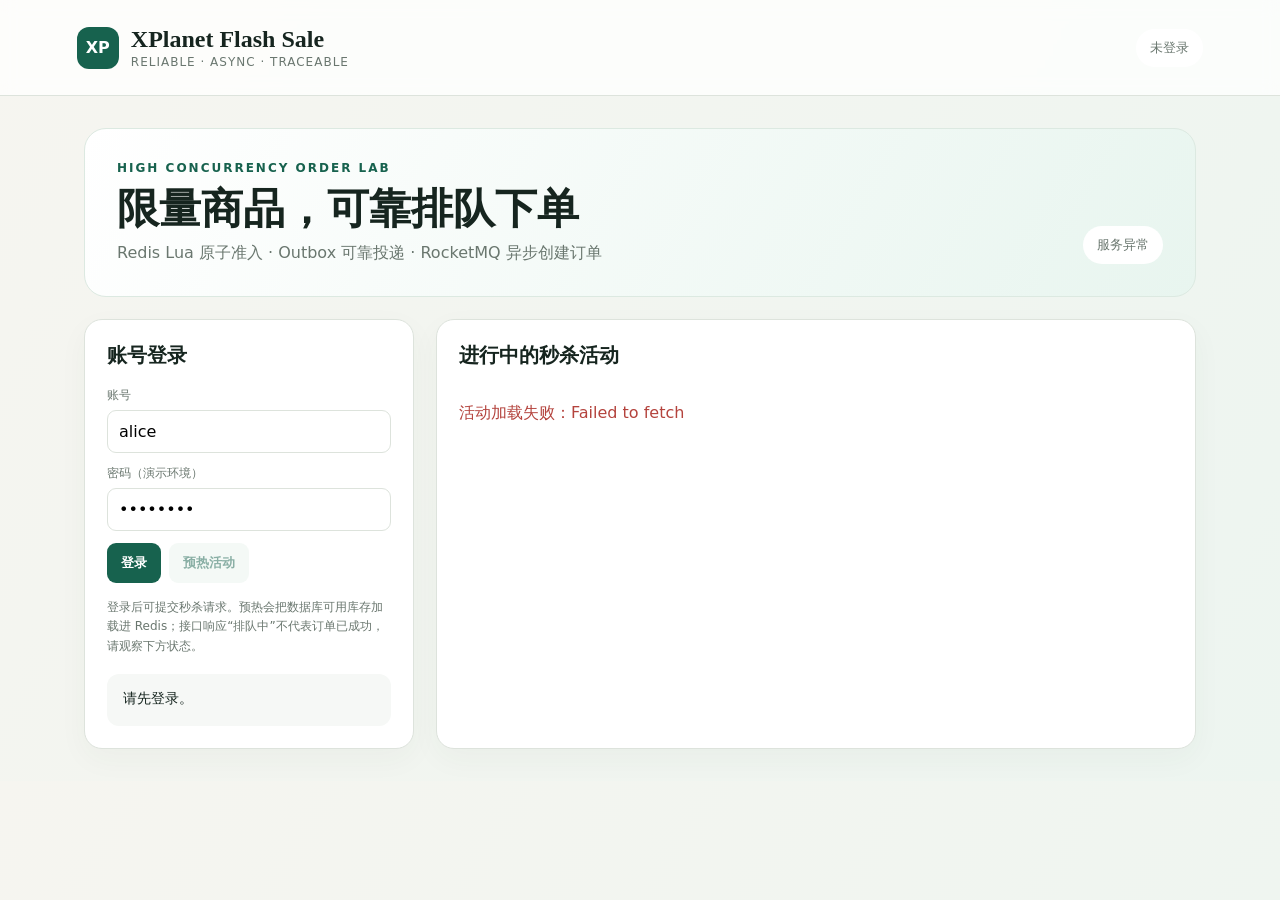
==== xplanet-seckill-web/index.html @ beb9d6d7 "feat: add browser-ready flash sale demo" ====
<!doctype html><html lang="zh-CN"><head><meta charset="utf-8"><meta name="viewport" content="width=device-width,initial-scale=1"><title>XPlanet Flash Sale</title><style>
:root{--ink:#16251f;--muted:#6a776f;--paper:#fbfaf6;--line:#dde3dc;--green:#17624e;--mint:#eaf4ee;--red:#b4433d}*{box-sizing:border-box}body{margin:0;background:linear-gradient(120deg,#f6f5f0,#edf5f0);font-family:ui-sans-serif,system-ui,"Microsoft YaHei";color:var(--ink)}header{padding:26px max(6vw,24px);display:flex;justify-content:space-between;align-items:center;border-bottom:1px solid var(--line);background:#ffffffbf;backdrop-filter:blur(8px)}.brand{display:flex;gap:12px;align-items:center}.mark{width:42px;height:42px;border-radius:12px;background:var(--green);color:#fff;display:grid;place-items:center;font-weight:800}.brand h1{font-family:Georgia,serif;font-size:24px;margin:0}.brand p{margin:2px 0 0;color:var(--muted);font-size:12px;letter-spacing:1px}main{max-width:1160px;margin:32px auto;padding:0 24px}.hero{display:flex;justify-content:space-between;gap:24px;align-items:end;padding:32px;border-radius:22px;background:linear-gradient(120deg,#fff,#e8f5ef);border:1px solid #dce9e1}.eyebrow{font-size:12px;letter-spacing:2px;color:var(--green);font-weight:800}.hero h2{font:700 42px/1.15 Georgia,"Microsoft YaHei";margin:10px 0}.hero p{color:var(--muted);margin:0}.status{padding:10px 14px;border-radius:99px;background:#fff;color:var(--muted);font-size:13px}.grid{display:grid;grid-template-columns:330px 1fr;gap:22px;margin-top:22px}.panel,.activity{background:#fff;border:1px solid var(--line);border-radius:18px;padding:22px;box-shadow:0 10px 30px #31502a0a}.panel h3{font:700 20px Georgia;margin:0 0 18px}.field{margin:12px 0}.field label{display:block;font-size:12px;color:var(--muted);margin-bottom:6px}input{width:100%;padding:11px;border:1px solid var(--line);border-radius:9px;font:inherit}button{border:0;border-radius:9px;padding:11px 14px;background:var(--green);color:#fff;font-weight:700;cursor:pointer}button:disabled{opacity:.5;cursor:not-allowed}.ghost{background:var(--mint);color:var(--green);margin-left:8px}.activities{display:grid;gap:14px}.activity{display:grid;grid-template-columns:1fr auto;align-items:center}.activity h3{margin:4px 0 8px;font-size:22px}.meta{display:flex;gap:10px;color:var(--muted);font-size:13px}.stock{font:700 28px Georgia;color:var(--green);text-align:right}.stock small{display:block;color:var(--muted);font:12px ui-sans-serif}.result{margin-top:18px;padding:16px;border-radius:12px;background:#f6f8f6;font-size:14px;min-height:52px}.ok{color:var(--green)}.bad{color:var(--red)}.note{font-size:12px;color:var(--muted);line-height:1.6;margin-top:15px}@media(max-width:760px){.grid{grid-template-columns:1fr}.hero h2{font-size:32px}.activity{grid-template-columns:1fr}.stock{text-align:left;margin-top:12px}}
</style></head><body><header><div class="brand"><div class="mark">XP</div><div><h1>XPlanet Flash Sale</h1><p>RELIABLE · ASYNC · TRACEABLE</p></div></div><span id="topStatus" class="status">未登录</span></header><main><section class="hero"><div><div class="eyebrow">HIGH CONCURRENCY ORDER LAB</div><h2>限量商品，可靠排队下单</h2><p>Redis Lua 原子准入 · Outbox 可靠投递 · RocketMQ 异步创建订单</p></div><span class="status" id="health">检查服务中…</span></section><section class="grid"><aside class="panel"><h3>账号登录</h3><div class="field"><label>账号</label><input id="username" value="alice"></div><div class="field"><label>密码（演示环境）</label><input id="password" value="password" type="password"></div><button id="login">登录</button><button id="warm" class="ghost" disabled>预热活动</button><p class="note">登录后可提交秒杀请求。预热会把数据库可用库存加载进 Redis；接口响应“排队中”不代表订单已成功，请观察下方状态。</p><div id="result" class="result">请先登录。</div></aside><section class="panel"><h3>进行中的秒杀活动</h3><div id="activities" class="activities"><p class="note">正在加载活动…</p></div></section></section></main><script>
const sale='http://localhost:8080',user='http://localhost:8083';let token='',lastRequest=null;const $=id=>document.getElementById(id);const result=(t,c='')=>{$('result').className='result '+c;$('result').textContent=t};
async function api(base,path,opt={}){const r=await fetch(base+path,{...opt,headers:{'Content-Type':'application/json',...(token?{Authorization:'Bearer '+token}:{}),...(opt.headers||{})}});const j=await r.json();if(!r.ok||j.code!==0)throw Error(j.msg||'请求失败');return j.data}
async function load(){try{const list=await api(sale,'/api/seckill/activities');$('health').textContent='服务在线';$('activities').innerHTML=list.map(a=>`<article class="activity"><div><div class="eyebrow">ACTIVITY #${a.id}</div><h3>${a.title}</h3><div class="meta"><span>SKU ${a.skuId}</span><span>库存 ${a.availableStock}/${a.totalStock}</span></div></div><div class="stock"><span id="stock-${a.id}">${a.availableStock}</span><small>可用库存</small><button ${token?'':'disabled'} onclick="buy(${a.id})">立即秒杀</button></div></article>`).join('')}catch(e){$('health').textContent='服务异常';$('activities').innerHTML='<p class="bad">活动加载失败：'+e.message+'</p>'}}
async function buy(id){try{const d=await api(sale,`/api/seckill/activities/${id}/orders`,{method:'POST'});lastRequest=d.requestId;result(`${d.message}（状态：${d.status}）`,'ok');if(d.requestId)poll(d.requestId)}catch(e){result('下单失败：'+e.message,'bad')}}
async function poll(id){for(let i=0;i<20;i++){await new Promise(r=>setTimeout(r,800));try{const d=await api(sale,`/api/seckill/requests/${id}`);result(`请求 #${d.requestId}：${d.status}${d.orderId?'，订单 #'+d.orderId:''}${d.failReason?'，原因：'+d.failReason:''}`,d.status==='SUCCEEDED'?'ok':d.status==='FAILED'?'bad':'');if(d.status!=='QUEUED'){load();return}}catch(e){result('状态查询失败：'+e.message,'bad');return}}}
$('login').onclick=async()=>{try{const d=await api(user,'/api/user/login',{method:'POST',body:JSON.stringify({username:$('username').value,password:$('password').value})});token=d.token;$('topStatus').textContent='已登录：'+d.nickname;$('warm').disabled=false;result('登录成功，可预热并参与秒杀。','ok');load()}catch(e){result('登录失败：'+e.message,'bad')}};
$('warm').onclick=async()=>{try{await api(sale,'/api/seckill/admin/activities/1/warmup',{method:'POST'});result('活动已预热：Redis 库存已同步。','ok');load()}catch(e){result('预热失败：'+e.message,'bad')}};
load();
</script></body></html>
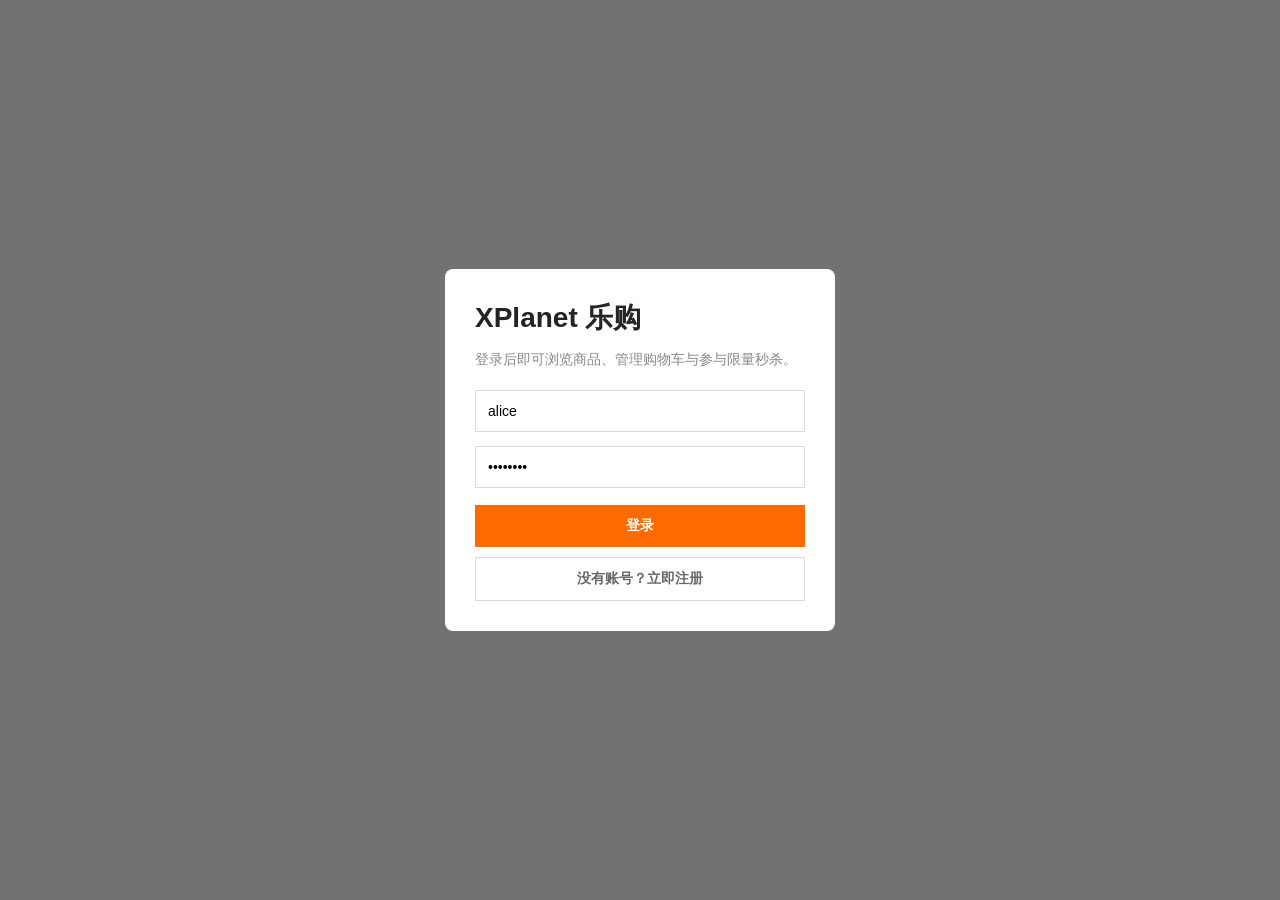
==== commit eb457a4e: "feat: add complete storefront flows" ====
--- a/xplanet-seckill-web/index.html
+++ b/xplanet-seckill-web/index.html
@@ -1,12 +1,19 @@
-<!doctype html><html lang="zh-CN"><head><meta charset="utf-8"><meta name="viewport" content="width=device-width,initial-scale=1"><title>XPlanet Flash Sale</title><style>
-:root{--ink:#16251f;--muted:#6a776f;--paper:#fbfaf6;--line:#dde3dc;--green:#17624e;--mint:#eaf4ee;--red:#b4433d}*{box-sizing:border-box}body{margin:0;background:linear-gradient(120deg,#f6f5f0,#edf5f0);font-family:ui-sans-serif,system-ui,"Microsoft YaHei";color:var(--ink)}header{padding:26px max(6vw,24px);display:flex;justify-content:space-between;align-items:center;border-bottom:1px solid var(--line);background:#ffffffbf;backdrop-filter:blur(8px)}.brand{display:flex;gap:12px;align-items:center}.mark{width:42px;height:42px;border-radius:12px;background:var(--green);color:#fff;display:grid;place-items:center;font-weight:800}.brand h1{font-family:Georgia,serif;font-size:24px;margin:0}.brand p{margin:2px 0 0;color:var(--muted);font-size:12px;letter-spacing:1px}main{max-width:1160px;margin:32px auto;padding:0 24px}.hero{display:flex;justify-content:space-between;gap:24px;align-items:end;padding:32px;border-radius:22px;background:linear-gradient(120deg,#fff,#e8f5ef);border:1px solid #dce9e1}.eyebrow{font-size:12px;letter-spacing:2px;color:var(--green);font-weight:800}.hero h2{font:700 42px/1.15 Georgia,"Microsoft YaHei";margin:10px 0}.hero p{color:var(--muted);margin:0}.status{padding:10px 14px;border-radius:99px;background:#fff;color:var(--muted);font-size:13px}.grid{display:grid;grid-template-columns:330px 1fr;gap:22px;margin-top:22px}.panel,.activity{background:#fff;border:1px solid var(--line);border-radius:18px;padding:22px;box-shadow:0 10px 30px #31502a0a}.panel h3{font:700 20px Georgia;margin:0 0 18px}.field{margin:12px 0}.field label{display:block;font-size:12px;color:var(--muted);margin-bottom:6px}input{width:100%;padding:11px;border:1px solid var(--line);border-radius:9px;font:inherit}button{border:0;border-radius:9px;padding:11px 14px;background:var(--green);color:#fff;font-weight:700;cursor:pointer}button:disabled{opacity:.5;cursor:not-allowed}.ghost{background:var(--mint);color:var(--green);margin-left:8px}.activities{display:grid;gap:14px}.activity{display:grid;grid-template-columns:1fr auto;align-items:center}.activity h3{margin:4px 0 8px;font-size:22px}.meta{display:flex;gap:10px;color:var(--muted);font-size:13px}.stock{font:700 28px Georgia;color:var(--green);text-align:right}.stock small{display:block;color:var(--muted);font:12px ui-sans-serif}.result{margin-top:18px;padding:16px;border-radius:12px;background:#f6f8f6;font-size:14px;min-height:52px}.ok{color:var(--green)}.bad{color:var(--red)}.note{font-size:12px;color:var(--muted);line-height:1.6;margin-top:15px}@media(max-width:760px){.grid{grid-template-columns:1fr}.hero h2{font-size:32px}.activity{grid-template-columns:1fr}.stock{text-align:left;margin-top:12px}}
-</style></head><body><header><div class="brand"><div class="mark">XP</div><div><h1>XPlanet Flash Sale</h1><p>RELIABLE · ASYNC · TRACEABLE</p></div></div><span id="topStatus" class="status">未登录</span></header><main><section class="hero"><div><div class="eyebrow">HIGH CONCURRENCY ORDER LAB</div><h2>限量商品，可靠排队下单</h2><p>Redis Lua 原子准入 · Outbox 可靠投递 · RocketMQ 异步创建订单</p></div><span class="status" id="health">检查服务中…</span></section><section class="grid"><aside class="panel"><h3>账号登录</h3><div class="field"><label>账号</label><input id="username" value="alice"></div><div class="field"><label>密码（演示环境）</label><input id="password" value="password" type="password"></div><button id="login">登录</button><button id="warm" class="ghost" disabled>预热活动</button><p class="note">登录后可提交秒杀请求。预热会把数据库可用库存加载进 Redis；接口响应“排队中”不代表订单已成功，请观察下方状态。</p><div id="result" class="result">请先登录。</div></aside><section class="panel"><h3>进行中的秒杀活动</h3><div id="activities" class="activities"><p class="note">正在加载活动…</p></div></section></section></main><script>
-const sale='http://localhost:8080',user='http://localhost:8083';let token='',lastRequest=null;const $=id=>document.getElementById(id);const result=(t,c='')=>{$('result').className='result '+c;$('result').textContent=t};
-async function api(base,path,opt={}){const r=await fetch(base+path,{...opt,headers:{'Content-Type':'application/json',...(token?{Authorization:'Bearer '+token}:{}),...(opt.headers||{})}});const j=await r.json();if(!r.ok||j.code!==0)throw Error(j.msg||'请求失败');return j.data}
-async function load(){try{const list=await api(sale,'/api/seckill/activities');$('health').textContent='服务在线';$('activities').innerHTML=list.map(a=>`<article class="activity"><div><div class="eyebrow">ACTIVITY #${a.id}</div><h3>${a.title}</h3><div class="meta"><span>SKU ${a.skuId}</span><span>库存 ${a.availableStock}/${a.totalStock}</span></div></div><div class="stock"><span id="stock-${a.id}">${a.availableStock}</span><small>可用库存</small><button ${token?'':'disabled'} onclick="buy(${a.id})">立即秒杀</button></div></article>`).join('')}catch(e){$('health').textContent='服务异常';$('activities').innerHTML='<p class="bad">活动加载失败：'+e.message+'</p>'}}
-async function buy(id){try{const d=await api(sale,`/api/seckill/activities/${id}/orders`,{method:'POST'});lastRequest=d.requestId;result(`${d.message}（状态：${d.status}）`,'ok');if(d.requestId)poll(d.requestId)}catch(e){result('下单失败：'+e.message,'bad')}}
-async function poll(id){for(let i=0;i<20;i++){await new Promise(r=>setTimeout(r,800));try{const d=await api(sale,`/api/seckill/requests/${id}`);result(`请求 #${d.requestId}：${d.status}${d.orderId?'，订单 #'+d.orderId:''}${d.failReason?'，原因：'+d.failReason:''}`,d.status==='SUCCEEDED'?'ok':d.status==='FAILED'?'bad':'');if(d.status!=='QUEUED'){load();return}}catch(e){result('状态查询失败：'+e.message,'bad');return}}}
-$('login').onclick=async()=>{try{const d=await api(user,'/api/user/login',{method:'POST',body:JSON.stringify({username:$('username').value,password:$('password').value})});token=d.token;$('topStatus').textContent='已登录：'+d.nickname;$('warm').disabled=false;result('登录成功，可预热并参与秒杀。','ok');load()}catch(e){result('登录失败：'+e.message,'bad')}};
-$('warm').onclick=async()=>{try{await api(sale,'/api/seckill/admin/activities/1/warmup',{method:'POST'});result('活动已预热：Redis 库存已同步。','ok');load()}catch(e){result('预热失败：'+e.message,'bad')}};
-load();
+<!doctype html><html lang="zh-CN"><head><meta charset="utf-8"><meta name="viewport" content="width=device-width,initial-scale=1"><link rel="icon" href="data:image/svg+xml,%3Csvg xmlns='http://www.w3.org/2000/svg' viewBox='0 0 64 64'%3E%3Crect width='64' height='64' rx='14' fill='%23ff6a00'/%3E%3Ctext x='10' y='44' font-size='29' font-family='Arial' font-weight='bold' fill='white'%3EXP%3C/text%3E%3C/svg%3E"><title>XPlanet 乐购商城</title><style>
+:root{--orange:#ff6a00;--ink:#242424;--muted:#727272;--bg:#f5f5f5;--line:#eee;--red:#d94444;--green:#15805b}*{box-sizing:border-box}body{margin:0;background:var(--bg);color:var(--ink);font:14px Arial,"Microsoft YaHei",sans-serif}button,input{font:inherit}button{cursor:pointer;border:0}.top{height:34px;background:#f5f5f5;color:#666;font-size:12px}.topin,.navin,.content{max-width:1200px;margin:auto}.topin{height:100%;display:flex;align-items:center;justify-content:flex-end;gap:16px}.nav{height:78px;background:#fff;border-bottom:1px solid var(--line)}.navin{height:100%;display:flex;align-items:center;gap:27px}.logo{font:bold 27px Georgia;color:#111;white-space:nowrap}.logo b{color:var(--orange)}.navlinks{display:flex;gap:24px;font-weight:bold}.navlinks a{cursor:pointer}.navlinks a:hover{color:var(--orange)}.search{height:42px;display:flex;flex:1;max-width:480px;margin-left:auto}.search input{min-width:0;flex:1;border:2px solid var(--orange);padding:0 13px;outline:0}.search button{width:74px;background:var(--orange);color:#fff;font-weight:bold}.cartbtn{position:relative;padding:10px 16px;background:#fff7f0;border:1px solid #ffcfad;color:var(--orange);border-radius:3px}.badge{position:absolute;top:-8px;right:-7px;min-width:19px;height:19px;padding:2px 5px;border-radius:99px;background:var(--red);color:#fff;font-size:11px}.content{padding:20px 0 55px}.hero{height:260px;padding:43px 54px;border-radius:10px;background:linear-gradient(110deg,#321100,#e74f00 58%,#ffb016);color:#fff;overflow:hidden;position:relative}.hero:after{content:'秒';position:absolute;right:48px;bottom:-88px;font:bold 270px Georgia;color:#fff2;line-height:1}.hero h1{font-size:38px;margin:10px 0}.hero p{font-size:16px;opacity:.9}.hero button{margin-top:17px;padding:11px 26px;border-radius:3px;background:#fff;color:#e64b00;font-weight:bold}.features{background:#fff;margin:16px 0;padding:18px 26px;display:flex;justify-content:space-around;color:#555}.features b{color:#111;margin-right:7px}.section{background:#fff;margin-top:18px;padding:22px}.section-head{display:flex;align-items:center;justify-content:space-between;border-bottom:1px solid var(--line);padding-bottom:13px;margin-bottom:16px}.section-head h2{font-size:22px;margin:0}.section-head h2:before{content:'';display:inline-block;width:5px;height:22px;background:var(--orange);vertical-align:-4px;margin-right:9px}.cats{display:flex;gap:10px}.cat{padding:6px 13px;background:#f7f7f7;border-radius:16px;cursor:pointer}.cat.active,.cat:hover{background:#fff0e5;color:var(--orange)}.products{display:grid;grid-template-columns:repeat(4,1fr);gap:15px}.product{border:1px solid #f0f0f0;padding:16px;transition:.18s;background:#fff}.product:hover{border-color:#ffbe91;box-shadow:0 7px 20px #0000000d;transform:translateY(-2px)}.cover{height:118px;background:linear-gradient(135deg,#fff2e8,#ffe0c4);display:grid;place-items:center;font-size:58px}.product h3{margin:13px 0 7px;font-size:16px;white-space:nowrap;overflow:hidden;text-overflow:ellipsis}.sub{color:#888;font-size:12px;height:31px;line-height:16px}.price{color:var(--red);font:bold 22px Arial;margin:11px 0}.price small{font-size:12px}.product-foot{display:flex;align-items:center;justify-content:space-between;color:#999;font-size:12px}.add{padding:7px 11px;background:var(--orange);color:white;border-radius:2px}.flash{display:grid;grid-template-columns:repeat(3,1fr);gap:14px}.flashcard{border:1px solid #ffe0c4;background:linear-gradient(120deg,#fffaf6,#fff);padding:18px}.flashcard b{color:var(--red);font-size:22px}.flashcard h3{margin:10px 0}.flashcard button{margin-top:13px;padding:9px 18px;background:#d94444;color:#fff;border-radius:2px}.drawer{position:fixed;z-index:10;right:-440px;top:0;width:410px;max-width:100%;height:100vh;background:#fff;box-shadow:-8px 0 30px #0003;transition:.25s;padding:22px;display:flex;flex-direction:column}.drawer.open{right:0}.drawer h2{margin:0}.drawer-head{display:flex;justify-content:space-between;align-items:center;border-bottom:1px solid var(--line);padding-bottom:16px}.close{font-size:27px;background:none;color:#888}.cartlist{overflow:auto;flex:1}.cartrow{display:grid;grid-template-columns:45px 1fr auto;gap:10px;padding:15px 0;border-bottom:1px solid #eee}.cartcover{font-size:31px}.cartname{font-weight:bold}.cartsub{color:#999;font-size:12px;margin-top:5px}.qty{margin-top:9px;display:flex;align-items:center;gap:7px}.qty button{width:22px;height:22px;background:#f3f3f3}.cartbottom{border-top:1px solid var(--line);padding-top:16px}.total{display:flex;justify-content:space-between;font-size:18px;font-weight:bold;margin-bottom:13px}.checkout{width:100%;padding:13px;background:var(--orange);color:#fff;font-weight:bold;font-size:16px}.overlay{position:fixed;z-index:20;inset:0;background:#0008;display:grid;place-items:center}.auth{background:#fff;width:390px;max-width:calc(100% - 30px);padding:30px;border-radius:8px}.auth h1{margin:0 0 8px}.auth p{color:#888}.auth input{width:100%;padding:12px;margin:7px 0;border:1px solid #ddd;outline-color:var(--orange)}.auth button{width:100%;padding:12px;margin-top:10px;background:var(--orange);color:#fff;font-weight:bold}.auth .switch{background:#fff;color:#666;border:1px solid #ddd}.hidden{display:none!important}.modal{position:fixed;z-index:15;inset:0;background:#0007;display:grid;place-items:center}.modalbox{max-height:80vh;overflow:auto;background:#fff;width:680px;max-width:94%;padding:25px;border-radius:8px}.order{border-bottom:1px solid #eee;padding:14px 0}.order:last-child{border:0}.order h4{margin:0 0 8px}.toast{position:fixed;z-index:30;bottom:28px;left:50%;transform:translateX(-50%);padding:12px 18px;background:#222;color:#fff;border-radius:4px;opacity:0;pointer-events:none;transition:.2s}.toast.show{opacity:1}.empty{color:#999;text-align:center;padding:50px 10px}@media(max-width:780px){.nav{height:auto;padding:12px}.navin{flex-wrap:wrap}.navlinks{order:3;width:100%}.search{order:2;margin:0;width:100%;max-width:none}.content{padding:12px}.hero{height:210px;padding:28px}.hero h1{font-size:27px}.products{grid-template-columns:repeat(2,1fr)}.flash{grid-template-columns:1fr}.features{display:none}.top{display:none}}
+</style></head><body>
+<div id="authOverlay" class="overlay"><div class="auth"><h1>XPlanet 乐购</h1><p id="authIntro">登录后即可浏览商品、管理购物车与参与限量秒杀。</p><input id="username" placeholder="账号" value="alice"><input id="nickname" class="hidden" placeholder="昵称（注册可选）"><input id="password" placeholder="密码" value="password" type="password"><button id="authSubmit">登录</button><button id="authSwitch" class="switch">没有账号？立即注册</button></div></div>
+<div id="app" class="hidden"><div class="top"><div class="topin"><span id="welcome"></span><a onclick="showOrders()">我的订单</a><a onclick="logout()">退出登录</a></div></div><header class="nav"><div class="navin"><div class="logo">X<b>Planet</b> 乐购</div><nav class="navlinks"><a onclick="scrollTo({top:0,behavior:'smooth'})">首页</a><a onclick="document.getElementById('goods').scrollIntoView({behavior:'smooth'})">商品</a><a onclick="document.getElementById('flash').scrollIntoView({behavior:'smooth'})">限量秒杀</a></nav><div class="search"><input id="searchInput" placeholder="搜索商品，例如：耳机、键盘"><button onclick="searchProducts()">搜索</button></div><button class="cartbtn" onclick="openCart()">🛒 购物车 <span id="cartBadge" class="badge">0</span></button></div></header><main class="content"><section class="hero"><div>XP SELECTED MARKET</div><h1>好物随心选，限量安心购</h1><p>正常商品即时结算；限量活动采用可靠异步下单，订单状态可追踪。</p><button onclick="document.getElementById('goods').scrollIntoView({behavior:'smooth'})">开始逛逛</button></section><div class="features"><span><b>✓ 正品保障</b>精选商品</span><span><b>✓ 安全结算</b>订单事务一致</span><span><b>✓ 限量秒杀</b>库存原子准入</span><span><b>✓ 订单可查</b>状态全程可追踪</span></div><section id="goods" class="section"><div class="section-head"><h2>精选商品</h2><div class="cats"><span class="cat active" data-cat="全部" onclick="selectCategory(this)">全部</span><span class="cat" data-cat="数码" onclick="selectCategory(this)">数码</span><span class="cat" data-cat="生活" onclick="selectCategory(this)">生活</span><span class="cat" data-cat="出行" onclick="selectCategory(this)">出行</span></div></div><div id="products" class="products"></div></section><section id="flash" class="section"><div class="section-head"><h2>限量秒杀专区</h2><span style="color:#d94444">Redis 原子库存准入 · 异步订单创建</span></div><div id="activities" class="flash"></div></section></main></div>
+<aside id="cartDrawer" class="drawer"><div class="drawer-head"><h2>购物车</h2><button class="close" onclick="closeCart()">×</button></div><div id="cartList" class="cartlist"></div><div class="cartbottom"><div class="total"><span>合计</span><span id="cartTotal">¥0.00</span></div><button class="checkout" onclick="checkout()">提交订单（模拟支付）</button></div></aside><div id="modal" class="modal hidden"><div class="modalbox"><button class="close" style="float:right" onclick="closeModal()">×</button><div id="modalContent"></div></div></div><div id="toast" class="toast"></div>
+<script>
+const userApi='http://localhost:8083',mallApi='http://localhost:8080';let token=localStorage.getItem('xp_token')||'',profile=JSON.parse(localStorage.getItem('xp_profile')||'null'),category='全部',registerMode=false;
+const $=id=>document.getElementById(id),money=v=>'¥'+Number(v).toFixed(2),esc=s=>String(s??'').replace(/[&<>'"]/g,c=>({'&':'&amp;','<':'&lt;','>':'&gt;',"'":'&#39;','"':'&quot;'}[c]));
+function toast(m){$('toast').textContent=m;$('toast').classList.add('show');setTimeout(()=>$('toast').classList.remove('show'),2200)}
+async function api(base,path,opt={}){const r=await fetch(base+path,{...opt,headers:{'Content-Type':'application/json',...(token?{Authorization:'Bearer '+token}:{}),...(opt.headers||{})}}),b=await r.json().catch(()=>({msg:'服务响应异常'}));if(!r.ok||b.code!==0)throw Error(b.msg||'请求失败');return b.data}
+function setSession(d){token=d.token;profile={nickname:d.nickname,userId:d.userId};localStorage.setItem('xp_token',token);localStorage.setItem('xp_profile',JSON.stringify(profile));$('authOverlay').classList.add('hidden');$('app').classList.remove('hidden');$('welcome').textContent='你好，'+profile.nickname;loadAll()}function logout(){localStorage.removeItem('xp_token');localStorage.removeItem('xp_profile');token='';profile=null;$('app').classList.add('hidden');$('authOverlay').classList.remove('hidden');closeCart()}
+$('authSwitch').onclick=()=>{registerMode=!registerMode;$('nickname').classList.toggle('hidden',!registerMode);$('authSubmit').textContent=registerMode?'注册并登录':'登录';$('authSwitch').textContent=registerMode?'已有账号？返回登录':'没有账号？立即注册';$('authIntro').textContent=registerMode?'注册后将自动登录并进入商城。':'登录后即可浏览商品、管理购物车与参与限量秒杀。'};$('authSubmit').onclick=async()=>{try{const d=registerMode?await api(userApi,'/api/user/register',{method:'POST',body:JSON.stringify({username:$('username').value,password:$('password').value,nickname:$('nickname').value})}):await api(userApi,'/api/user/login',{method:'POST',body:JSON.stringify({username:$('username').value,password:$('password').value})});setSession(d);toast('欢迎来到 XPlanet 乐购')}catch(e){toast(e.message)}};
+async function loadAll(){await Promise.all([loadProducts(),loadActivities(),loadCart()])}async function loadProducts(){try{const qs=new URLSearchParams(),k=$('searchInput')?.value||'';if(k)qs.set('keyword',k);if(category!=='全部')qs.set('category',category);const rows=await api(mallApi,'/api/mall/products?'+qs);$('products').innerHTML=rows.map(p=>`<article class="product"><div class="cover">${esc(p.cover)}</div><h3>${esc(p.name)}</h3><div class="sub">${esc(p.subtitle)}</div><div class="price"><small>¥</small>${Number(p.price).toFixed(2)}</div><div class="product-foot"><span>已售 ${p.sales} · 库存 ${p.stock}</span><button class="add" onclick="addCart('${p.id}')">加入购物车</button></div></article>`).join('')||'<p class="empty">没有找到相关商品</p>'}catch(e){toast('商品加载失败：'+e.message)}}function searchProducts(){loadProducts()}function selectCategory(el){document.querySelectorAll('.cat').forEach(x=>x.classList.remove('active'));el.classList.add('active');category=el.dataset.cat;loadProducts()}async function addCart(id){try{await api(mallApi,'/api/mall/cart',{method:'POST',body:JSON.stringify({productId:id,quantity:1})});await loadCart();toast('已加入购物车')}catch(e){toast(e.message)}}
+async function loadCart(){if(!token)return;try{const c=await api(mallApi,'/api/mall/cart');$('cartBadge').textContent=c.totalQuantity||0;$('cartTotal').textContent=money(c.totalAmount);$('cartList').innerHTML=(c.items||[]).map(x=>`<div class="cartrow"><div class="cartcover">${esc(x.cover)}</div><div><div class="cartname">${esc(x.name)}</div><div class="cartsub">${money(x.price)} · 库存 ${x.stock}</div><div class="qty"><button onclick="changeQty('${x.productId}',${x.quantity-1})">−</button><b>${x.quantity}</b><button onclick="changeQty('${x.productId}',${x.quantity+1})">＋</button></div></div><b style="color:#d94444">${money(x.subtotal)}</b></div>`).join('')||'<p class="empty">购物车还是空的<br>去挑选喜欢的商品吧</p>'}catch(e){toast(e.message)}}function openCart(){$('cartDrawer').classList.add('open');loadCart()}function closeCart(){$('cartDrawer').classList.remove('open')}async function changeQty(id,q){try{await api(mallApi,'/api/mall/cart/'+id,{method:'PUT',body:JSON.stringify({quantity:q})});loadCart()}catch(e){toast(e.message)}}
+async function checkout(){try{const o=await api(mallApi,'/api/mall/orders/checkout',{method:'POST'});closeCart();await loadProducts();await loadCart();toast('订单创建成功，已完成模拟支付');showOrder(o)}catch(e){toast(e.message)}}async function showOrders(){try{const rows=await api(mallApi,'/api/mall/orders');$('modalContent').innerHTML='<h2>我的订单</h2>'+(rows.map(orderHtml).join('')||'<p class="empty">暂无订单</p>');$('modal').classList.remove('hidden')}catch(e){toast(e.message)}}function showOrder(o){$('modalContent').innerHTML='<h2>下单成功</h2>'+orderHtml(o);$('modal').classList.remove('hidden')}function orderHtml(o){return `<div class="order"><h4>订单 #${esc(o.orderNo)}</h4><div>${(o.items||[]).map(i=>esc(i.productName)+' × '+i.quantity).join('，')}</div><p>支付状态：<b style="color:#15805b">${o.status==='PAID'?'已支付（模拟）':esc(o.status)}</b>　合计 <b style="color:#d94444">${money(o.totalAmount)}</b></p></div>`}function closeModal(){$('modal').classList.add('hidden')}
+async function loadActivities(){try{const rows=await api(mallApi,'/api/seckill/activities');$('activities').innerHTML=rows.map(a=>`<article class="flashcard"><div>活动 #${a.id} · 可用库存 ${a.availableStock}/${a.totalStock}</div><h3>${esc(a.title)}</h3><b>限量抢购</b><p>下单后进入可靠队列，订单状态异步确认。</p><button onclick="seckill('${a.id}')">立即秒杀</button></article>`).join('')||'<p class="empty">当前暂无秒杀活动</p>'}catch(e){toast('秒杀活动加载失败：'+e.message)}}async function seckill(id){try{const r=await api(mallApi,'/api/seckill/activities/'+id+'/orders',{method:'POST'});toast(r.message||'已受理秒杀请求');if(r.requestId)pollSeckill(r.requestId)}catch(e){toast(e.message)}}async function pollSeckill(id){for(let n=0;n<15;n++){await new Promise(r=>setTimeout(r,700));try{const x=await api(mallApi,'/api/seckill/requests/'+id);if(x.status!=='QUEUED'){toast(x.status==='SUCCEEDED'?'秒杀订单创建成功':'秒杀失败：'+(x.failReason||''));loadActivities();return}}catch(e){toast(e.message);return}}toast('订单仍在排队，可稍后再次查看')}
+if(token&&profile){$('authOverlay').classList.add('hidden');$('app').classList.remove('hidden');$('welcome').textContent='你好，'+profile.nickname;loadAll()}
 </script></body></html>
